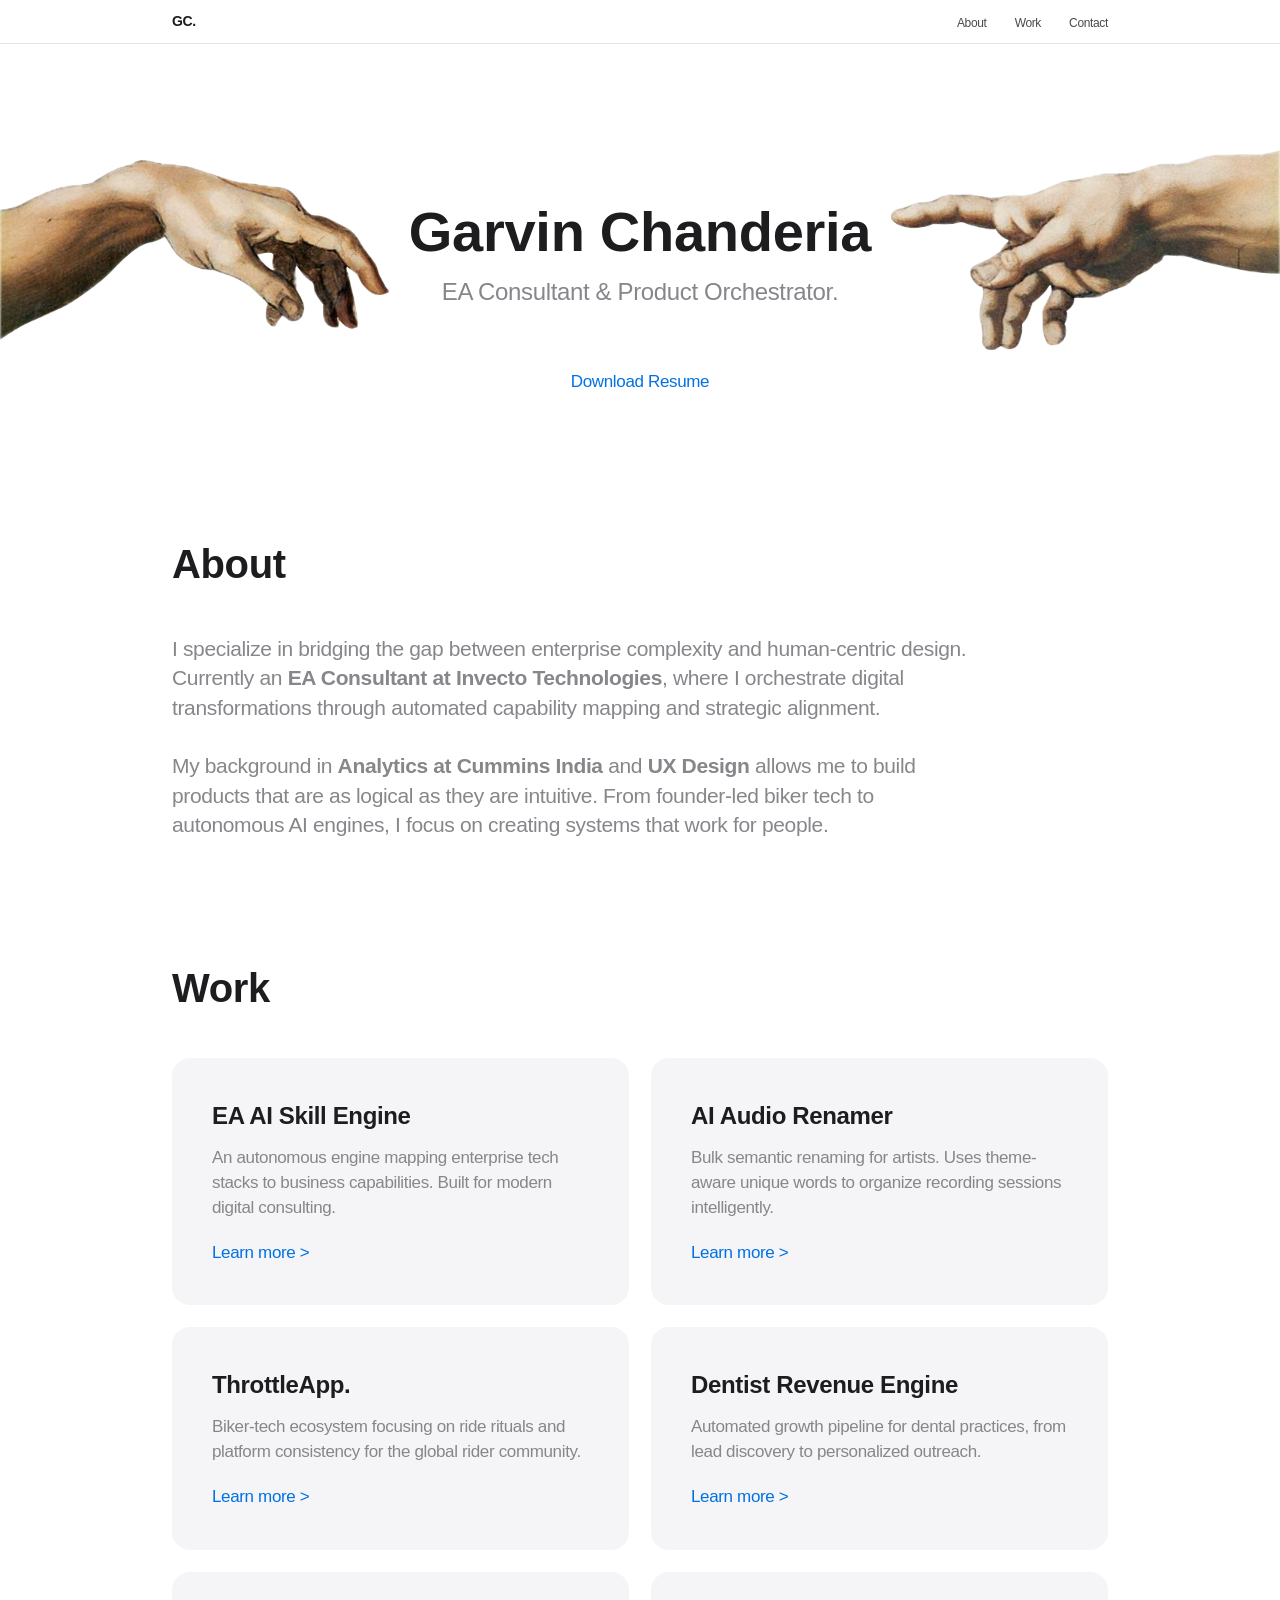
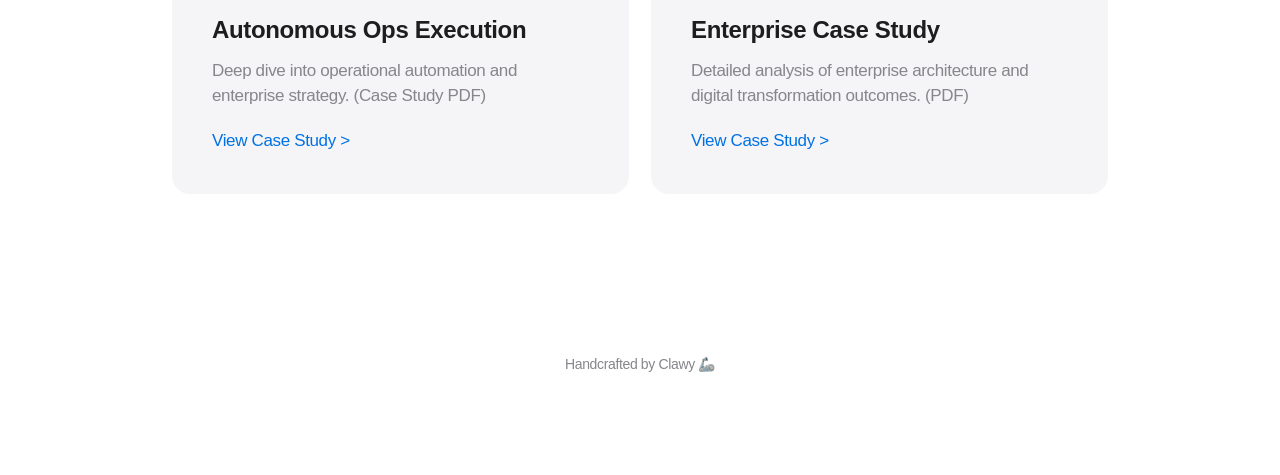
==== index.html @ 77aa48e4 "Initial commit: Premium Apple-esque Portfolio" ====
<!DOCTYPE html>
<html lang="en">
<head>
    <meta charset="UTF-8">
    <meta name="viewport" content="width=device-width, initial-scale=1.0">
    <title>Garvin Chanderia</title>
    <link rel="stylesheet" href="css/style.css">
</head>
<body>
    <nav>
        <div class="container">
            <a href="index.html" class="logo" style="text-decoration:none; color:inherit; font-weight:600; font-size:14px;">GC.</a>
            <div class="nav-links">
                <a href="#about">About</a>
                <a href="#work">Work</a>
                <a href="mailto:chanderia.10.garvin@gmail.com">Contact</a>
            </div>
        </div>
    </nav>

    <div class="container">
        <header class="hero">
            <div class="hero-header-container">
                <img src="assets/subject_right.png" alt="" class="hero-subject-img">
                <div class="hero-text">
                    <h1>Garvin Chanderia</h1>
                    <p style="margin: 0;">EA Consultant & Product Orchestrator.</p>
                </div>
                <img src="assets/subject_left.png" alt="" class="hero-subject-img">
            </div>
            
            <div class="cta-links" style="margin-top: 20px;">
                <a href="Garvin_LinkedIn_Profile.pdf" style="color:var(--accent-color); text-decoration:none; font-size:17px; margin:0 10px;">Download Resume</a>
            </div>
        </header>

        <section id="about">
            <h2>About</h2>
            <div style="font-size: 21px; color: var(--secondary-text); max-width: 800px; line-height: 1.4;">
                <p>I specialize in bridging the gap between enterprise complexity and human-centric design. Currently an <strong>EA Consultant at Invecto Technologies</strong>, where I orchestrate digital transformations through automated capability mapping and strategic alignment.</p>
                <br>
                <p>My background in <strong>Analytics at Cummins India</strong> and <strong>UX Design</strong> allows me to build products that are as logical as they are intuitive. From founder-led biker tech to autonomous AI engines, I focus on creating systems that work for people.</p>
            </div>
        </section>

        <section id="work">
            <h2>Work</h2>
            <div class="projects-grid">
                <!-- EA Skill Engine -->
                <a href="projects/ea-skill-engine.html" class="project-card">
                    <h3>EA AI Skill Engine</h3>
                    <p>An autonomous engine mapping enterprise tech stacks to business capabilities. Built for modern digital consulting.</p>
                    <span class="project-link">Learn more &gt;</span>
                </a>

                <!-- Audio Renamer -->
                <a href="projects/ai-audio-renamer.html" class="project-card">
                    <h3>AI Audio Renamer</h3>
                    <p>Bulk semantic renaming for artists. Uses theme-aware unique words to organize recording sessions intelligently.</p>
                    <span class="project-link">Learn more &gt;</span>
                </a>

                <!-- ThrottleApp -->
                <a href="projects/throttle-app.html" class="project-card">
                    <h3>ThrottleApp.</h3>
                    <p>Biker-tech ecosystem focusing on ride rituals and platform consistency for the global rider community.</p>
                    <span class="project-link">Learn more &gt;</span>
                </a>

                <!-- Dentist Engine -->
                <a href="projects/dentist-engine.html" class="project-card">
                    <h3>Dentist Revenue Engine</h3>
                    <p>Automated growth pipeline for dental practices, from lead discovery to personalized outreach.</p>
                    <span class="project-link">Learn more &gt;</span>
                </a>

                <!-- Case Studies -->
                <a href="Autonomous-Ops-Execution.pdf" class="project-card">
                    <h3>Autonomous Ops Execution</h3>
                    <p>Deep dive into operational automation and enterprise strategy. (Case Study PDF)</p>
                    <span class="project-link">View Case Study &gt;</span>
                </a>

                <a href="Case-Study-2.pdf" class="project-card">
                    <h3>Enterprise Case Study</h3>
                    <p>Detailed analysis of enterprise architecture and digital transformation outcomes. (PDF)</p>
                    <span class="project-link">View Case Study &gt;</span>
                </a>
            </div>
        </section>

        <footer style="padding: 100px 0; text-align: center; color: var(--secondary-text); font-size: 14px;">
            <p>Handcrafted by Clawy 🦾</p>
        </footer>
    </div>
</body>
</html>
---- css/style.css ----
:root {
    --bg-color: #ffffff;
    --text-color: #1d1d1f;
    --secondary-text: #86868b;
    --accent-color: #0071e3;
    --glass-bg: rgba(255, 255, 255, 0.72);
    --border-color: rgba(0, 0, 0, 0.1);
    --card-bg: #f5f5f7;
}

[data-theme="dark"] {
    --bg-color: #000000;
    --text-color: #f5f5f7;
    --secondary-text: #a1a1a6;
    --accent-color: #2997ff;
    --glass-bg: rgba(0, 0, 0, 0.72);
    --border-color: rgba(255, 255, 255, 0.1);
    --card-bg: #1d1d1f;
}

* {
    margin: 0;
    padding: 0;
    box-sizing: border-box;
    -webkit-font-smoothing: antialiased;
}

body {
    font-family: -apple-system, BlinkMacSystemFont, "SF Pro Text", "SF Pro Display", "Helvetica Neue", Arial, sans-serif;
    background-color: var(--bg-color);
    color: var(--text-color);
    line-height: 1.47;
    letter-spacing: -0.022em;
}

.container {
    max-width: 980px;
    margin: 0 auto;
    padding: 0 22px;
}

/* Liquid Glass Navigation */
nav {
    position: fixed;
    top: 0;
    width: 100%;
    height: 44px;
    background: var(--glass-bg);
    backdrop-filter: saturate(180%) blur(20px);
    border-bottom: 1px solid var(--border-color);
    z-index: 9999;
}

nav .container {
    display: flex;
    justify-content: space-between;
    align-items: center;
    height: 100%;
}

.nav-links a {
    color: var(--text-color);
    text-decoration: none;
    font-size: 12px;
    font-weight: 400;
    margin-left: 24px;
    opacity: 0.8;
    transition: opacity 0.2s;
}

.nav-links a:hover {
    opacity: 1;
}

/* Hero Section */
.hero {
    padding-top: 150px;
    padding-bottom: 80px;
    text-align: center;
    width: 100%;
}

.hero-header-container {
    display: grid;
    grid-template-columns: 1fr auto 1fr;
    align-items: center;
    width: 100vw;
    position: relative;
    left: 50%;
    right: 50%;
    margin-left: -50vw;
    margin-right: -50vw;
}

.hero-subject-img {
    width: 100%;
    height: auto;
    max-height: 500px;
    object-fit: contain;
}

.hero-text {
    padding: 0 20px;
    z-index: 10;
}

.hero h1 {
    font-size: 56px;
    font-weight: 600;
    letter-spacing: -0.005em;
    margin: 0;
    white-space: nowrap;
}

.hero p {
    font-size: 24px;
    color: var(--secondary-text);
    max-width: 600px;
    margin: 12px auto 30px;
}

/* Sections */
section {
    padding: 60px 0;
}

h2 {
    font-size: 40px;
    font-weight: 600;
    margin-bottom: 40px;
}

/* Project Cards */
.projects-grid {
    display: grid;
    grid-template-columns: 1fr 1fr;
    gap: 22px;
}

.project-card {
    background: var(--card-bg);
    border-radius: 18px;
    padding: 40px;
    text-decoration: none;
    color: inherit;
    transition: transform 0.4s cubic-bezier(0.4, 0, 0.2, 1);
    overflow: hidden;
    display: flex;
    flex-direction: column;
}

.project-card:hover {
    transform: scale(1.02);
}

.project-card h3 {
    font-size: 24px;
    margin-bottom: 12px;
}

.project-card p {
    color: var(--secondary-text);
    font-size: 17px;
    margin-bottom: 20px;
}

.project-link {
    color: var(--accent-color);
    font-size: 17px;
    margin-top: auto;
}

@media (max-width: 734px) {
    .projects-grid {
        grid-template-columns: 1fr;
    }
    .hero h1 { font-size: 40px; }
}
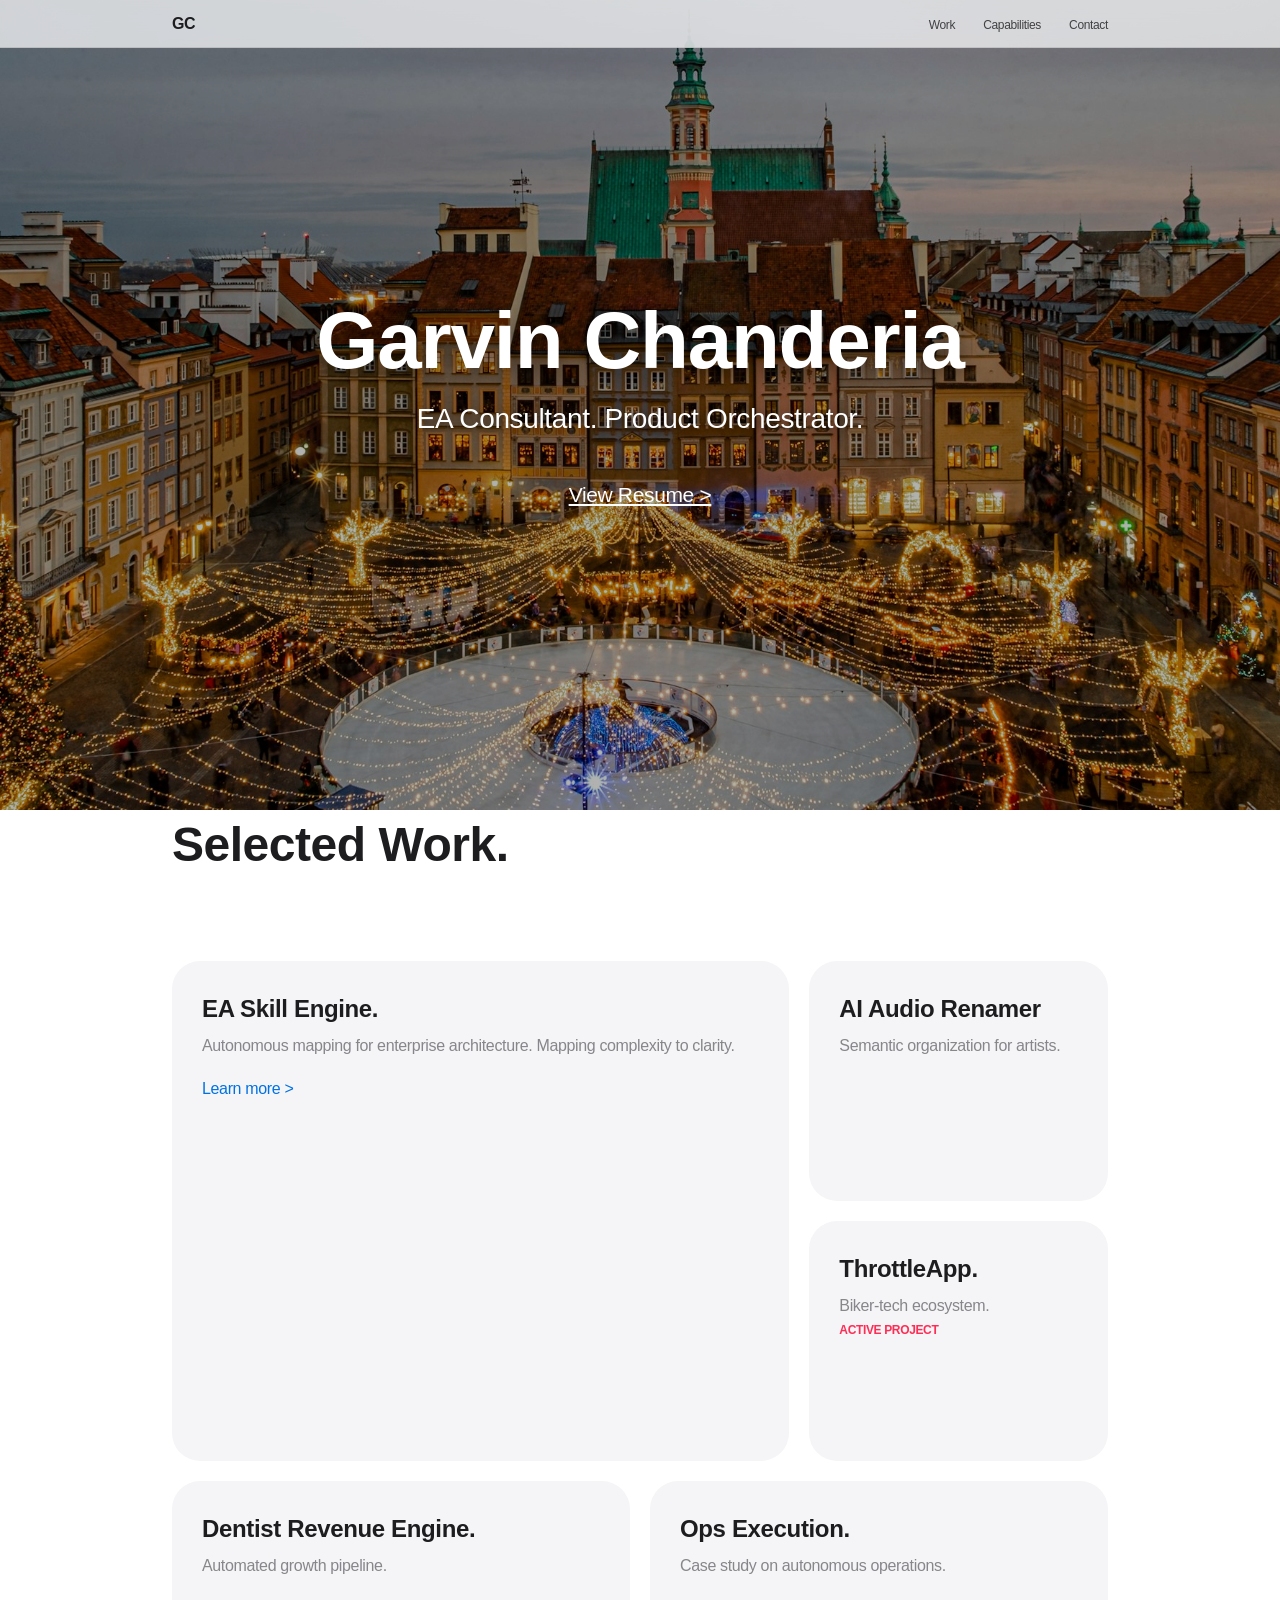
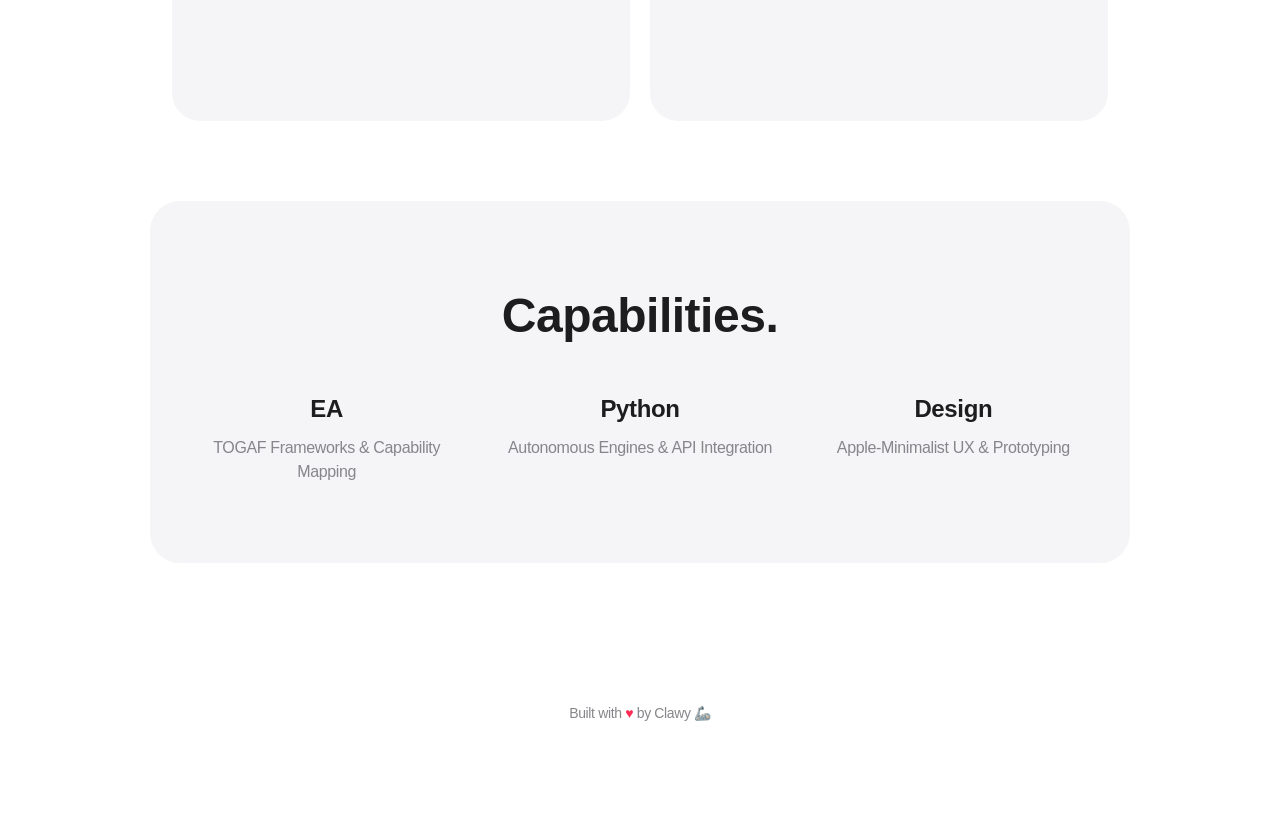
==== commit 1e8a6e23: "Update portfolio: refreshed CSS, index improvements, and Ghibli assets" ====
--- a/index.html
+++ b/index.html
@@ -3,95 +3,92 @@
 <head>
     <meta charset="UTF-8">
     <meta name="viewport" content="width=device-width, initial-scale=1.0">
-    <title>Garvin Chanderia</title>
+    <title>Garvin Chanderia | Product Orchestrator</title>
     <link rel="stylesheet" href="css/style.css">
 </head>
 <body>
     <nav>
         <div class="container">
-            <a href="index.html" class="logo" style="text-decoration:none; color:inherit; font-weight:600; font-size:14px;">GC.</a>
+            <a href="index.html" class="logo" style="text-decoration:none; color:inherit; font-weight:600; font-size:16px;">GC</a>
             <div class="nav-links">
-                <a href="#about">About</a>
                 <a href="#work">Work</a>
+                <a href="#capabilities">Capabilities</a>
                 <a href="mailto:chanderia.10.garvin@gmail.com">Contact</a>
             </div>
         </div>
     </nav>
 
-    <div class="container">
-        <header class="hero">
-            <div class="hero-header-container">
-                <img src="assets/subject_right.png" alt="" class="hero-subject-img">
-                <div class="hero-text">
-                    <h1>Garvin Chanderia</h1>
-                    <p style="margin: 0;">EA Consultant & Product Orchestrator.</p>
-                </div>
-                <img src="assets/subject_left.png" alt="" class="hero-subject-img">
+    <!-- Apple-Style Hero -->
+    <header class="hero" style="background: url('assets/ghibli/scenery.jpg') center/cover no-repeat; color: white; position: relative;">
+        <div style="position: absolute; top: 0; left: 0; width: 100%; height: 100%; background: rgba(0,0,0,0.3); z-index: 1;"></div>
+        <div class="container" style="position: relative; z-index: 2;">
+            <h1 style="text-shadow: 0 4px 20px rgba(0,0,0,0.5);">Garvin Chanderia</h1>
+            <p style="color: white; text-shadow: 0 2px 10px rgba(0,0,0,0.5);">EA Consultant. Product Orchestrator.</p>
+            <div class="cta-links">
+                <a href="Garvin_LinkedIn_Profile.pdf" style="color:white; text-decoration:underline; font-size:21px; font-weight:400;">View Resume &gt;</a>
             </div>
+        </div>
+    </header>
+
+    <!-- Bento Grid Section -->
+    <section id="work" class="container">
+        <h2>Selected Work.</h2>
+        <div class="bento-grid">
             
-            <div class="cta-links" style="margin-top: 20px;">
-                <a href="Garvin_LinkedIn_Profile.pdf" style="color:var(--accent-color); text-decoration:none; font-size:17px; margin:0 10px;">Download Resume</a>
+            <!-- Featured: EA Skill -->
+            <a href="projects/ea-skill-engine.html" class="bento-item span-8 row-2">
+                <h3>EA Skill Engine.</h3>
+                <p>Autonomous mapping for enterprise architecture. Mapping complexity to clarity.</p>
+                <div style="margin-top:20px; color:var(--accent-color);">Learn more &gt;</div>
+            </a>
+
+            <!-- Audio Renamer -->
+            <a href="projects/ai-audio-renamer.html" class="bento-item span-4">
+                <h3>AI Audio Renamer</h3>
+                <p>Semantic organization for artists.</p>
+            </a>
+
+            <!-- ThrottleApp -->
+            <a href="projects/throttle-app.html" class="bento-item span-4">
+                <h3>ThrottleApp.</h3>
+                <p>Biker-tech ecosystem.</p>
+                <span class="accent-pink" style="font-size:12px; font-weight:600;">ACTIVE PROJECT</span>
+            </a>
+
+            <!-- Dentist Engine -->
+            <a href="projects/dentist-engine.html" class="bento-item span-6">
+                <h3>Dentist Revenue Engine.</h3>
+                <p>Automated growth pipeline.</p>
+            </a>
+
+            <!-- Case Study -->
+            <a href="Autonomous-Ops-Execution.pdf" class="bento-item span-6">
+                <h3>Ops Execution.</h3>
+                <p>Case study on autonomous operations.</p>
+            </a>
+        </div>
+    </section>
+
+    <section id="capabilities" class="container" style="background: #f5f5f7; border-radius: 30px; margin: 40px auto; padding: 80px 40px;">
+        <h2 style="text-align:center;">Capabilities.</h2>
+        <div style="display:grid; grid-template-columns: repeat(auto-fit, minmax(200px, 1fr)); gap: 40px; text-align: center;">
+            <div>
+                <h4 style="font-size:24px; margin-bottom:10px;">EA</h4>
+                <p style="color:var(--secondary-text)">TOGAF Frameworks & Capability Mapping</p>
             </div>
-        </header>
+            <div>
+                <h4 style="font-size:24px; margin-bottom:10px;">Python</h4>
+                <p style="color:var(--secondary-text)">Autonomous Engines & API Integration</p>
+            </div>
+            <div>
+                <h4 style="font-size:24px; margin-bottom:10px;">Design</h4>
+                <p style="color:var(--secondary-text)">Apple-Minimalist UX & Prototyping</p>
+            </div>
+        </div>
+    </section>
 
-        <section id="about">
-            <h2>About</h2>
-            <div style="font-size: 21px; color: var(--secondary-text); max-width: 800px; line-height: 1.4;">
-                <p>I specialize in bridging the gap between enterprise complexity and human-centric design. Currently an <strong>EA Consultant at Invecto Technologies</strong>, where I orchestrate digital transformations through automated capability mapping and strategic alignment.</p>
-                <br>
-                <p>My background in <strong>Analytics at Cummins India</strong> and <strong>UX Design</strong> allows me to build products that are as logical as they are intuitive. From founder-led biker tech to autonomous AI engines, I focus on creating systems that work for people.</p>
-            </div>
-        </section>
-
-        <section id="work">
-            <h2>Work</h2>
-            <div class="projects-grid">
-                <!-- EA Skill Engine -->
-                <a href="projects/ea-skill-engine.html" class="project-card">
-                    <h3>EA AI Skill Engine</h3>
-                    <p>An autonomous engine mapping enterprise tech stacks to business capabilities. Built for modern digital consulting.</p>
-                    <span class="project-link">Learn more &gt;</span>
-                </a>
-
-                <!-- Audio Renamer -->
-                <a href="projects/ai-audio-renamer.html" class="project-card">
-                    <h3>AI Audio Renamer</h3>
-                    <p>Bulk semantic renaming for artists. Uses theme-aware unique words to organize recording sessions intelligently.</p>
-                    <span class="project-link">Learn more &gt;</span>
-                </a>
-
-                <!-- ThrottleApp -->
-                <a href="projects/throttle-app.html" class="project-card">
-                    <h3>ThrottleApp.</h3>
-                    <p>Biker-tech ecosystem focusing on ride rituals and platform consistency for the global rider community.</p>
-                    <span class="project-link">Learn more &gt;</span>
-                </a>
-
-                <!-- Dentist Engine -->
-                <a href="projects/dentist-engine.html" class="project-card">
-                    <h3>Dentist Revenue Engine</h3>
-                    <p>Automated growth pipeline for dental practices, from lead discovery to personalized outreach.</p>
-                    <span class="project-link">Learn more &gt;</span>
-                </a>
-
-                <!-- Case Studies -->
-                <a href="Autonomous-Ops-Execution.pdf" class="project-card">
-                    <h3>Autonomous Ops Execution</h3>
-                    <p>Deep dive into operational automation and enterprise strategy. (Case Study PDF)</p>
-                    <span class="project-link">View Case Study &gt;</span>
-                </a>
-
-                <a href="Case-Study-2.pdf" class="project-card">
-                    <h3>Enterprise Case Study</h3>
-                    <p>Detailed analysis of enterprise architecture and digital transformation outcomes. (PDF)</p>
-                    <span class="project-link">View Case Study &gt;</span>
-                </a>
-            </div>
-        </section>
-
-        <footer style="padding: 100px 0; text-align: center; color: var(--secondary-text); font-size: 14px;">
-            <p>Handcrafted by Clawy 🦾</p>
-        </footer>
-    </div>
+    <footer style="padding: 100px 0; text-align: center; color: var(--secondary-text); font-size: 14px;">
+        <p>Built with <span class="accent-pink">♥</span> by Clawy 🦾</p>
+    </footer>
 </body>
 </html>
--- a/css/style.css
+++ b/css/style.css
@@ -6,6 +6,7 @@
     --glass-bg: rgba(255, 255, 255, 0.72);
     --border-color: rgba(0, 0, 0, 0.1);
     --card-bg: #f5f5f7;
+    --hot-pink: #ff2d55;
 }
 
 [data-theme="dark"] {
@@ -26,11 +27,12 @@
 }
 
 body {
-    font-family: -apple-system, BlinkMacSystemFont, "SF Pro Text", "SF Pro Display", "Helvetica Neue", Arial, sans-serif;
+    font-family: -apple-system, BlinkMacSystemFont, "SF Pro Display", "SF Pro Text", "Helvetica Neue", Arial, sans-serif;
     background-color: var(--bg-color);
     color: var(--text-color);
     line-height: 1.47;
     letter-spacing: -0.022em;
+    overflow-x: hidden;
 }
 
 .container {
@@ -44,7 +46,7 @@
     position: fixed;
     top: 0;
     width: 100%;
-    height: 44px;
+    height: 48px;
     background: var(--glass-bg);
     backdrop-filter: saturate(180%) blur(20px);
     border-bottom: 1px solid var(--border-color);
@@ -68,111 +70,79 @@
     transition: opacity 0.2s;
 }
 
-.nav-links a:hover {
-    opacity: 1;
-}
-
-/* Hero Section */
+/* Apple Hero - Bold & Centered */
 .hero {
-    padding-top: 150px;
-    padding-bottom: 80px;
+    height: 90vh;
+    display: flex;
+    flex-direction: column;
+    justify-content: center;
+    align-items: center;
     text-align: center;
-    width: 100%;
-}
-
-.hero-header-container {
-    display: grid;
-    grid-template-columns: 1fr auto 1fr;
-    align-items: center;
-    width: 100vw;
-    position: relative;
-    left: 50%;
-    right: 50%;
-    margin-left: -50vw;
-    margin-right: -50vw;
-}
-
-.hero-subject-img {
-    width: 100%;
-    height: auto;
-    max-height: 500px;
-    object-fit: contain;
-}
-
-.hero-text {
-    padding: 0 20px;
-    z-index: 10;
+    background: radial-gradient(circle at center, #f5f5f7 0%, #ffffff 100%);
 }
 
 .hero h1 {
-    font-size: 56px;
+    font-size: 80px;
     font-weight: 600;
-    letter-spacing: -0.005em;
-    margin: 0;
-    white-space: nowrap;
+    letter-spacing: -0.015em;
+    line-height: 1.05;
+    margin-bottom: 15px;
 }
 
 .hero p {
-    font-size: 24px;
-    color: var(--secondary-text);
-    max-width: 600px;
-    margin: 12px auto 30px;
-}
-
-/* Sections */
-section {
-    padding: 60px 0;
-}
-
-h2 {
-    font-size: 40px;
-    font-weight: 600;
+    font-size: 28px;
+    font-weight: 400;
+    color: var(--text-color);
     margin-bottom: 40px;
 }
 
-/* Project Cards */
-.projects-grid {
+/* Bento Grid */
+.bento-grid {
     display: grid;
-    grid-template-columns: 1fr 1fr;
-    gap: 22px;
+    grid-template-columns: repeat(12, 1fr);
+    grid-auto-rows: 240px;
+    gap: 20px;
+    padding: 40px 0;
 }
 
-.project-card {
+.bento-item {
     background: var(--card-bg);
-    border-radius: 18px;
-    padding: 40px;
+    border-radius: 28px;
+    padding: 30px;
+    position: relative;
+    overflow: hidden;
+    transition: transform 0.5s cubic-bezier(0.4, 0, 0.2, 1);
     text-decoration: none;
     color: inherit;
-    transition: transform 0.4s cubic-bezier(0.4, 0, 0.2, 1);
-    overflow: hidden;
-    display: flex;
-    flex-direction: column;
 }
 
-.project-card:hover {
-    transform: scale(1.02);
+.bento-item:hover {
+    transform: scale(1.01);
 }
 
-.project-card h3 {
-    font-size: 24px;
-    margin-bottom: 12px;
-}
+.bento-item h3 { font-size: 24px; margin-bottom: 8px; }
+.bento-item p { color: var(--secondary-text); font-size: 16px; }
 
-.project-card p {
-    color: var(--secondary-text);
-    font-size: 17px;
-    margin-bottom: 20px;
-}
+/* Grid Spans */
+.span-6 { grid-column: span 6; }
+.span-4 { grid-column: span 4; }
+.span-8 { grid-column: span 8; }
+.row-2 { grid-row: span 2; }
 
-.project-link {
-    color: var(--accent-color);
-    font-size: 17px;
-    margin-top: auto;
+/* Special Pink Accents */
+.accent-pink { color: var(--hot-pink) !important; }
+
+/* Typography */
+h2 {
+    font-size: 48px;
+    font-weight: 600;
+    letter-spacing: -0.01em;
+    margin-bottom: 40px;
 }
 
 @media (max-width: 734px) {
-    .projects-grid {
-        grid-template-columns: 1fr;
-    }
-    .hero h1 { font-size: 40px; }
-}+    .hero h1 { font-size: 48px; }
+    .hero p { font-size: 21px; }
+    .bento-grid { grid-template-columns: 1fr; grid-auto-rows: auto; }
+    .span-6, .span-4, .span-8 { grid-column: span 1; }
+}
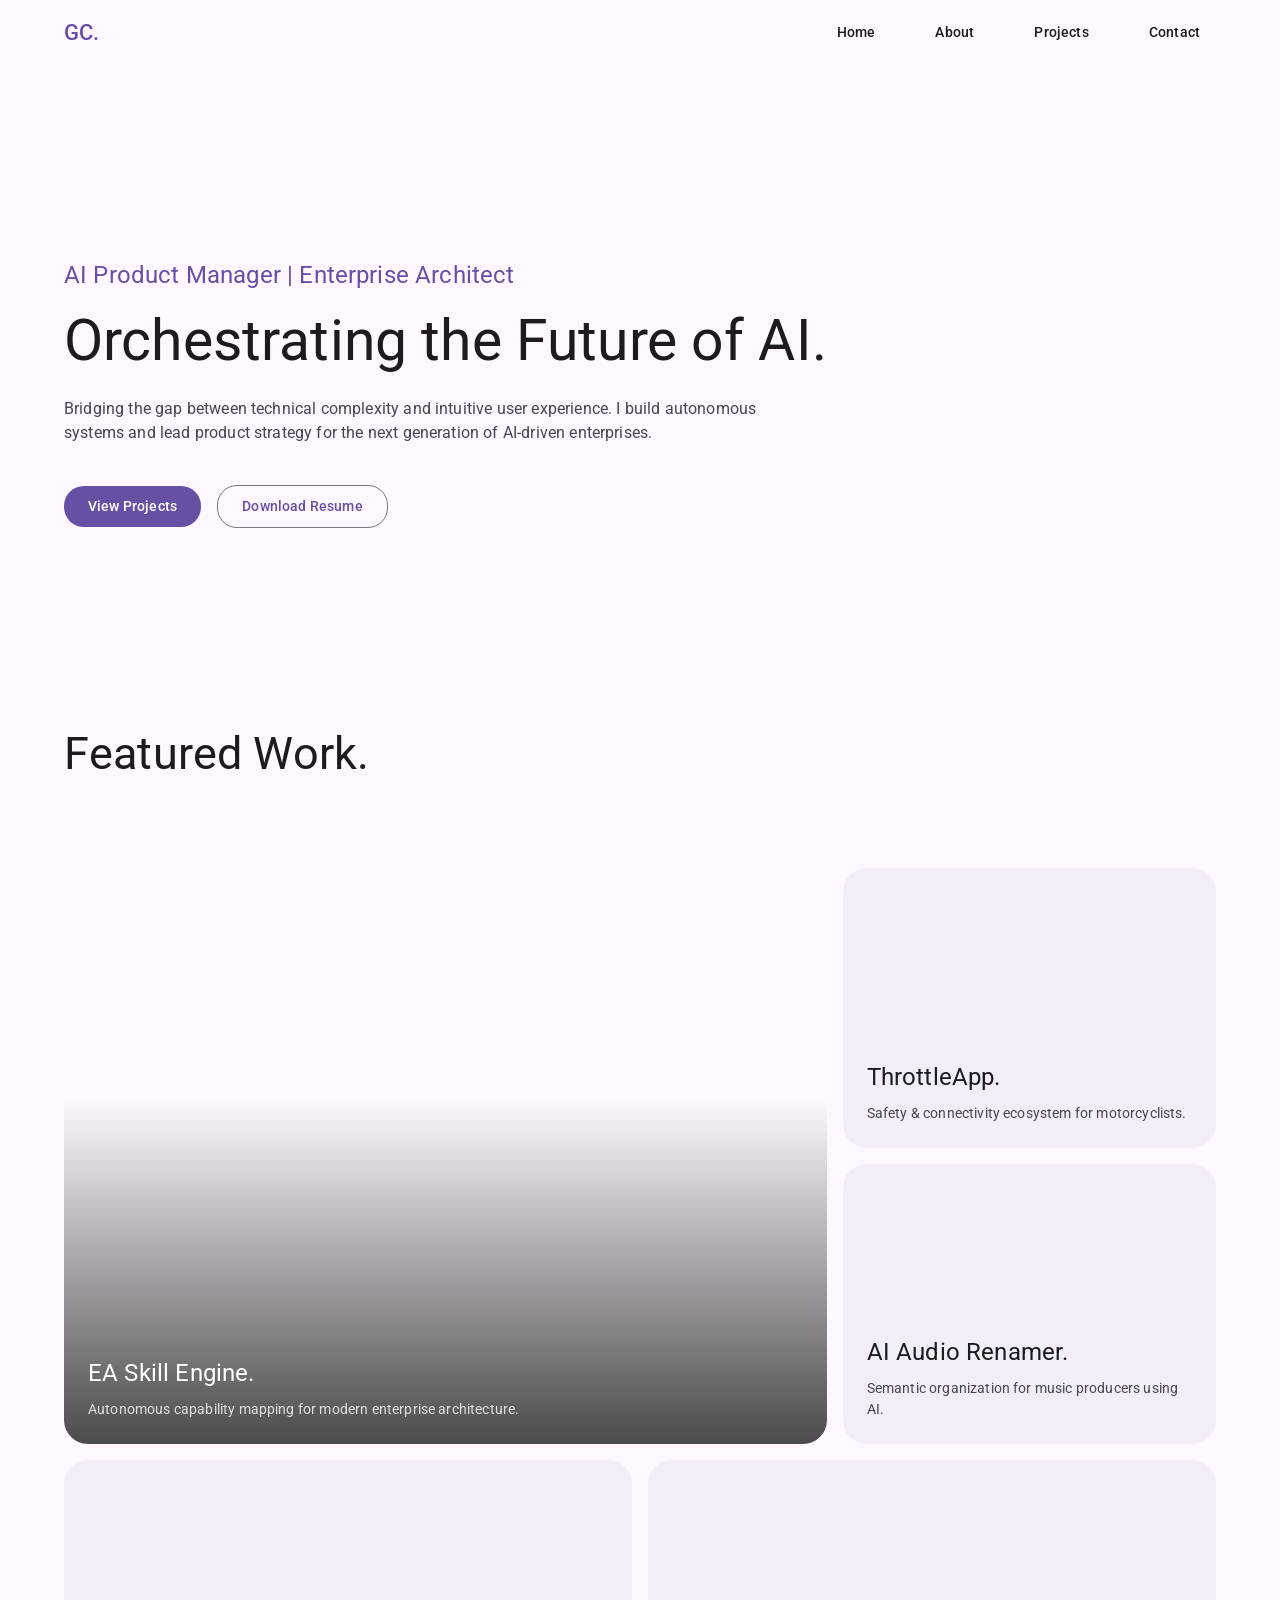
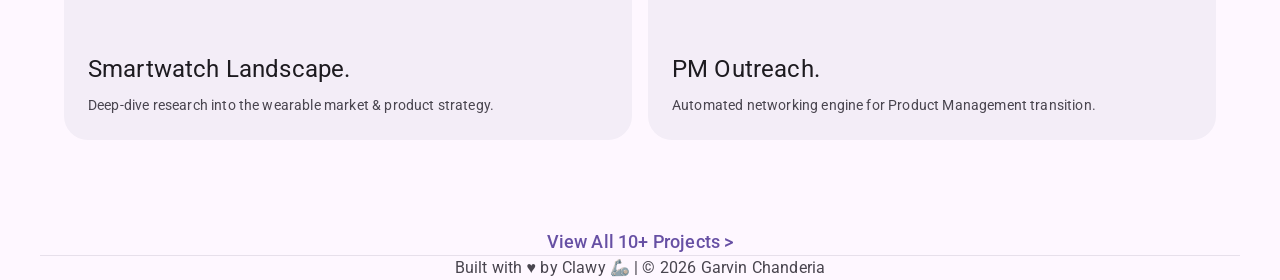
==== commit 7f212e05: "Material Design 3 update and project pages" ====
--- a/index.html
+++ b/index.html
@@ -3,92 +3,74 @@
 <head>
     <meta charset="UTF-8">
     <meta name="viewport" content="width=device-width, initial-scale=1.0">
-    <title>Garvin Chanderia | Product Orchestrator</title>
+    <title>Garvin Chanderia | AI Product Manager & Architect</title>
+    <link href="https://fonts.googleapis.com/css2?family=Roboto:wght@400;500;700&display=swap" rel="stylesheet">
     <link rel="stylesheet" href="css/style.css">
 </head>
 <body>
     <nav>
         <div class="container">
-            <a href="index.html" class="logo" style="text-decoration:none; color:inherit; font-weight:600; font-size:16px;">GC</a>
+            <a href="index.html" class="logo">GC.</a>
             <div class="nav-links">
-                <a href="#work">Work</a>
-                <a href="#capabilities">Capabilities</a>
-                <a href="mailto:chanderia.10.garvin@gmail.com">Contact</a>
+                <a href="index.html">Home</a>
+                <a href="about.html">About</a>
+                <a href="projects.html">Projects</a>
+                <a href="contact.html">Contact</a>
             </div>
         </div>
     </nav>
 
-    <!-- Apple-Style Hero -->
-    <header class="hero" style="background: url('assets/ghibli/scenery.jpg') center/cover no-repeat; color: white; position: relative;">
-        <div style="position: absolute; top: 0; left: 0; width: 100%; height: 100%; background: rgba(0,0,0,0.3); z-index: 1;"></div>
-        <div class="container" style="position: relative; z-index: 2;">
-            <h1 style="text-shadow: 0 4px 20px rgba(0,0,0,0.5);">Garvin Chanderia</h1>
-            <p style="color: white; text-shadow: 0 2px 10px rgba(0,0,0,0.5);">EA Consultant. Product Orchestrator.</p>
-            <div class="cta-links">
-                <a href="Garvin_LinkedIn_Profile.pdf" style="color:white; text-decoration:underline; font-size:21px; font-weight:400;">View Resume &gt;</a>
-            </div>
+    <header class="hero container">
+        <p class="hero-tagline">AI Product Manager | Enterprise Architect</p>
+        <h1>Orchestrating the Future of AI.</h1>
+        <p class="hero-sub">Bridging the gap between technical complexity and intuitive user experience. I build autonomous systems and lead product strategy for the next generation of AI-driven enterprises.</p>
+        <div class="cta-links">
+            <a href="projects.html" class="btn-filled">View Projects</a>
+            <a href="GarvinC Resume Jan 2026.pdf" class="btn-outlined">Download Resume</a>
         </div>
     </header>
 
-    <!-- Bento Grid Section -->
-    <section id="work" class="container">
-        <h2>Selected Work.</h2>
+    <section id="featured" class="container">
+        <h2>Featured Work.</h2>
         <div class="bento-grid">
-            
-            <!-- Featured: EA Skill -->
-            <a href="projects/ea-skill-engine.html" class="bento-item span-8 row-2">
+            <!-- EA Skill Project -->
+            <a href="projects/ea-skill-engine.html" class="bento-item span-8 row-2 bg-ea">
+                <div class="bg-overlay"></div>
                 <h3>EA Skill Engine.</h3>
-                <p>Autonomous mapping for enterprise architecture. Mapping complexity to clarity.</p>
-                <div style="margin-top:20px; color:var(--accent-color);">Learn more &gt;</div>
-            </a>
-
-            <!-- Audio Renamer -->
-            <a href="projects/ai-audio-renamer.html" class="bento-item span-4">
-                <h3>AI Audio Renamer</h3>
-                <p>Semantic organization for artists.</p>
+                <p>Autonomous capability mapping for modern enterprise architecture.</p>
             </a>
 
             <!-- ThrottleApp -->
             <a href="projects/throttle-app.html" class="bento-item span-4">
                 <h3>ThrottleApp.</h3>
-                <p>Biker-tech ecosystem.</p>
-                <span class="accent-pink" style="font-size:12px; font-weight:600;">ACTIVE PROJECT</span>
+                <p>Safety & connectivity ecosystem for motorcyclists.</p>
             </a>
 
-            <!-- Dentist Engine -->
-            <a href="projects/dentist-engine.html" class="bento-item span-6">
-                <h3>Dentist Revenue Engine.</h3>
-                <p>Automated growth pipeline.</p>
+            <!-- AI Audio Renamer -->
+            <a href="projects/ai-audio-renamer.html" class="bento-item span-4">
+                <h3>AI Audio Renamer.</h3>
+                <p>Semantic organization for music producers using AI.</p>
             </a>
 
-            <!-- Case Study -->
-            <a href="Autonomous-Ops-Execution.pdf" class="bento-item span-6">
-                <h3>Ops Execution.</h3>
-                <p>Case study on autonomous operations.</p>
+            <!-- Smartwatch Landscape -->
+            <a href="projects/smartwatch-landscape.html" class="bento-item span-6">
+                <h3>Smartwatch Landscape.</h3>
+                <p>Deep-dive research into the wearable market & product strategy.</p>
             </a>
+
+            <!-- PM Outreach -->
+            <a href="projects/pm-outreach.html" class="bento-item span-6">
+                <h3>PM Outreach.</h3>
+                <p>Automated networking engine for Product Management transition.</p>
+            </a>
+        </div>
+        <div style="text-align: center; margin-top: 40px;">
+            <a href="projects.html" class="logo" style="font-size: 18px; color: var(--accent-color);">View All 10+ Projects &gt;</a>
         </div>
     </section>
 
-    <section id="capabilities" class="container" style="background: #f5f5f7; border-radius: 30px; margin: 40px auto; padding: 80px 40px;">
-        <h2 style="text-align:center;">Capabilities.</h2>
-        <div style="display:grid; grid-template-columns: repeat(auto-fit, minmax(200px, 1fr)); gap: 40px; text-align: center;">
-            <div>
-                <h4 style="font-size:24px; margin-bottom:10px;">EA</h4>
-                <p style="color:var(--secondary-text)">TOGAF Frameworks & Capability Mapping</p>
-            </div>
-            <div>
-                <h4 style="font-size:24px; margin-bottom:10px;">Python</h4>
-                <p style="color:var(--secondary-text)">Autonomous Engines & API Integration</p>
-            </div>
-            <div>
-                <h4 style="font-size:24px; margin-bottom:10px;">Design</h4>
-                <p style="color:var(--secondary-text)">Apple-Minimalist UX & Prototyping</p>
-            </div>
-        </div>
-    </section>
-
-    <footer style="padding: 100px 0; text-align: center; color: var(--secondary-text); font-size: 14px;">
-        <p>Built with <span class="accent-pink">♥</span> by Clawy 🦾</p>
+    <footer class="container">
+        <p>Built with <span class="accent-pink">♥</span> by Clawy 🦾 | © 2026 Garvin Chanderia</p>
     </footer>
 </body>
-</html>+</html>
--- a/css/style.css
+++ b/css/style.css
@@ -1,22 +1,43 @@
 :root {
-    --bg-color: #ffffff;
-    --text-color: #1d1d1f;
-    --secondary-text: #86868b;
-    --accent-color: #0071e3;
-    --glass-bg: rgba(255, 255, 255, 0.72);
-    --border-color: rgba(0, 0, 0, 0.1);
-    --card-bg: #f5f5f7;
-    --hot-pink: #ff2d55;
+    /* Material 3 Baseline Color System (Light) */
+    --md-sys-color-primary: #6750A4;
+    --md-sys-color-on-primary: #FFFFFF;
+    --md-sys-color-primary-container: #EADDFF;
+    --md-sys-color-on-primary-container: #21005D;
+    --md-sys-color-secondary: #625B71;
+    --md-sys-color-on-secondary: #FFFFFF;
+    --md-sys-color-secondary-container: #E8DEF8;
+    --md-sys-color-on-secondary-container: #1D192B;
+    --md-sys-color-surface: #FEF7FF;
+    --md-sys-color-on-surface: #1D1B20;
+    --md-sys-color-surface-variant: #E7E0EB;
+    --md-sys-color-on-surface-variant: #49454F;
+    --md-sys-color-outline: #79747E;
+    --md-sys-color-surface-container-low: #F7F2FA;
+    --md-sys-color-surface-container: #F3EDF7;
+    --md-sys-color-surface-container-high: #ECE6F0;
+
+    /* Semantic Aliases */
+    --bg-color: var(--md-sys-color-surface);
+    --text-color: var(--md-sys-color-on-surface);
+    --secondary-text: var(--md-sys-color-on-surface-variant);
+    --accent-color: var(--md-sys-color-primary);
+    --card-bg: var(--md-sys-color-surface-container);
+    --border-color: var(--md-sys-color-outline);
+    --glass-bg: rgba(254, 247, 255, 0.85);
 }
 
 [data-theme="dark"] {
-    --bg-color: #000000;
-    --text-color: #f5f5f7;
-    --secondary-text: #a1a1a6;
-    --accent-color: #2997ff;
-    --glass-bg: rgba(0, 0, 0, 0.72);
-    --border-color: rgba(255, 255, 255, 0.1);
-    --card-bg: #1d1d1f;
+    --md-sys-color-primary: #D0BCFF;
+    --md-sys-color-on-primary: #381E72;
+    --md-sys-color-primary-container: #4F378B;
+    --md-sys-color-on-primary-container: #EADDFF;
+    --md-sys-color-surface: #141218;
+    --md-sys-color-on-surface: #E6E1E5;
+    --md-sys-color-surface-variant: #49454F;
+    --md-sys-color-on-surface-variant: #CAC4D0;
+    --md-sys-color-surface-container: #211F26;
+    --glass-bg: rgba(20, 18, 24, 0.85);
 }
 
 * {
@@ -27,29 +48,27 @@
 }
 
 body {
-    font-family: -apple-system, BlinkMacSystemFont, "SF Pro Display", "SF Pro Text", "Helvetica Neue", Arial, sans-serif;
+    font-family: 'Roboto', -apple-system, sans-serif;
     background-color: var(--bg-color);
     color: var(--text-color);
-    line-height: 1.47;
-    letter-spacing: -0.022em;
-    overflow-x: hidden;
+    line-height: 1.5;
+    letter-spacing: 0.01em;
 }
 
 .container {
-    max-width: 980px;
+    max-width: 1200px;
     margin: 0 auto;
-    padding: 0 22px;
-}
-
-/* Liquid Glass Navigation */
+    padding: 0 24px;
+}
+
+/* Material Top App Bar style */
 nav {
     position: fixed;
     top: 0;
     width: 100%;
-    height: 48px;
+    height: 64px;
     background: var(--glass-bg);
-    backdrop-filter: saturate(180%) blur(20px);
-    border-bottom: 1px solid var(--border-color);
+    backdrop-filter: blur(12px);
     z-index: 9999;
 }
 
@@ -60,89 +79,148 @@
     height: 100%;
 }
 
+.logo {
+    text-decoration: none;
+    color: var(--md-sys-color-primary);
+    font-weight: 500;
+    font-size: 22px;
+}
+
 .nav-links a {
     color: var(--text-color);
     text-decoration: none;
-    font-size: 12px;
-    font-weight: 400;
+    font-size: 14px;
+    font-weight: 500;
     margin-left: 24px;
-    opacity: 0.8;
-    transition: opacity 0.2s;
-}
-
-/* Apple Hero - Bold & Centered */
+    padding: 10px 16px;
+    border-radius: 20px;
+    transition: background-color 0.2s;
+}
+
+.nav-links a:hover {
+    background-color: var(--md-sys-color-secondary-container);
+}
+
+/* Hero Section - Material-inspired */
 .hero {
-    height: 90vh;
+    min-height: 80vh;
     display: flex;
     flex-direction: column;
     justify-content: center;
-    align-items: center;
-    text-align: center;
-    background: radial-gradient(circle at center, #f5f5f7 0%, #ffffff 100%);
+    align-items: flex-start;
+    text-align: left;
+    padding-top: 64px;
 }
 
 .hero h1 {
-    font-size: 80px;
-    font-weight: 600;
-    letter-spacing: -0.015em;
-    line-height: 1.05;
-    margin-bottom: 15px;
-}
-
-.hero p {
-    font-size: 28px;
+    font-size: 57px; /* Display Large */
     font-weight: 400;
-    color: var(--text-color);
+    line-height: 64px;
+    margin-bottom: 24px;
+}
+
+.hero p.hero-tagline {
+    font-size: 24px; /* Headline Small */
+    color: var(--md-sys-color-primary);
+    margin-bottom: 16px;
+}
+
+.hero p.hero-sub {
+    font-size: 16px; /* Body Large */
+    color: var(--secondary-text);
+    max-width: 700px;
     margin-bottom: 40px;
 }
 
-/* Bento Grid */
+/* Material Filled/Outlined Button Styles */
+.cta-links a {
+    display: inline-block;
+    padding: 10px 24px;
+    border-radius: 20px;
+    text-decoration: none;
+    font-size: 14px;
+    font-weight: 500;
+    margin-right: 12px;
+}
+
+.btn-filled {
+    background-color: var(--md-sys-color-primary);
+    color: var(--md-sys-color-on-primary);
+}
+
+.btn-outlined {
+    border: 1px solid var(--md-sys-color-outline);
+    color: var(--md-sys-color-primary);
+}
+
+/* Bento Grid with Material Elevation */
 .bento-grid {
     display: grid;
     grid-template-columns: repeat(12, 1fr);
-    grid-auto-rows: 240px;
-    gap: 20px;
-    padding: 40px 0;
+    grid-auto-rows: 280px;
+    gap: 16px;
+    padding: 48px 0;
 }
 
 .bento-item {
     background: var(--card-bg);
-    border-radius: 28px;
-    padding: 30px;
+    border-radius: 24px; /* Material 3 Extra Large Shape */
+    padding: 24px;
     position: relative;
     overflow: hidden;
-    transition: transform 0.5s cubic-bezier(0.4, 0, 0.2, 1);
+    transition: box-shadow 0.3s ease, transform 0.2s ease;
     text-decoration: none;
     color: inherit;
+    display: flex;
+    flex-direction: column;
+    justify-content: flex-end;
 }
 
 .bento-item:hover {
-    transform: scale(1.01);
-}
-
-.bento-item h3 { font-size: 24px; margin-bottom: 8px; }
-.bento-item p { color: var(--secondary-text); font-size: 16px; }
-
-/* Grid Spans */
+    box-shadow: 0 4px 8px 3px rgba(0,0,0,0.15), 0 1px 3px rgba(0,0,0,0.3);
+    transform: translateY(-2px);
+}
+
+.bento-item h3 { font-size: 24px; font-weight: 400; margin-bottom: 8px; }
+.bento-item p { font-size: 14px; color: var(--secondary-text); }
+
+.span-12 { grid-column: span 12; }
 .span-6 { grid-column: span 6; }
 .span-4 { grid-column: span 4; }
 .span-8 { grid-column: span 8; }
 .row-2 { grid-row: span 2; }
 
-/* Special Pink Accents */
-.accent-pink { color: var(--hot-pink) !important; }
-
-/* Typography */
+/* Background Overlays for Projects */
+.bg-overlay {
+    position: absolute;
+    top: 0; left: 0; width: 100%; height: 100%;
+    background: linear-gradient(180deg, rgba(0,0,0,0) 40%, rgba(0,0,0,0.7) 100%);
+    z-index: 1;
+}
+.bento-item h3, .bento-item p { position: relative; z-index: 2; }
+
+.bg-ea {
+    background: url('../Photos%20for%20portfolio%20website/iPhone%2017%20-%201.png') center/cover;
+    color: white !important;
+}
+.bg-ea p { color: rgba(255,255,255,0.8) !important; }
+
 h2 {
-    font-size: 48px;
-    font-weight: 600;
-    letter-spacing: -0.01em;
-    margin-bottom: 40px;
+    font-size: 45px; /* Display Small */
+    font-weight: 400;
+    margin-bottom: 32px;
+}
+
+footer {
+    padding: 64px 0;
+    text-align: center;
+    color: var(--secondary-text);
+    border-top: 1px solid var(--md-sys-color-surface-variant);
 }
 
 @media (max-width: 734px) {
-    .hero h1 { font-size: 48px; }
-    .hero p { font-size: 21px; }
+    .hero h1 { font-size: 45px; line-height: 52px; }
     .bento-grid { grid-template-columns: 1fr; grid-auto-rows: auto; }
-    .span-6, .span-4, .span-8 { grid-column: span 1; }
-}
+    .span-6, .span-4, .span-8, .span-12 { grid-column: span 1; }
+    .bento-item { min-height: 240px; }
+}
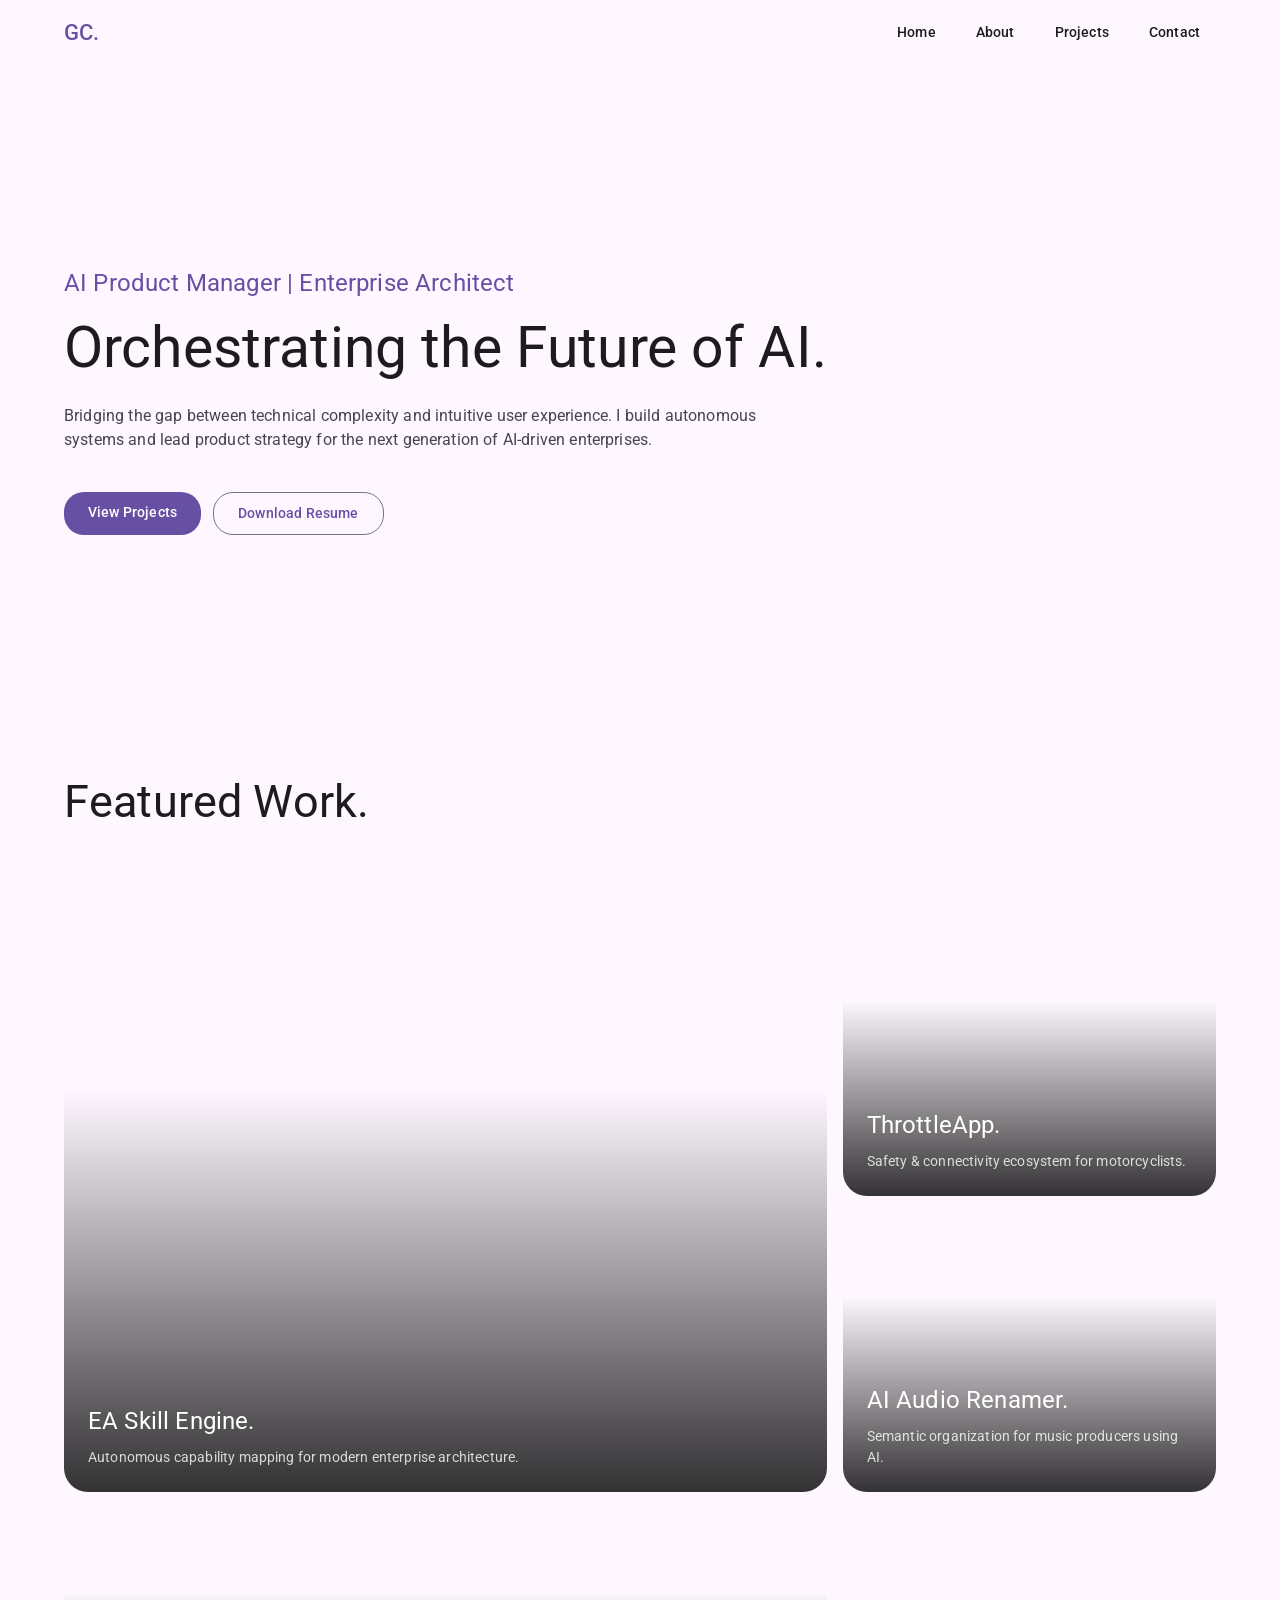
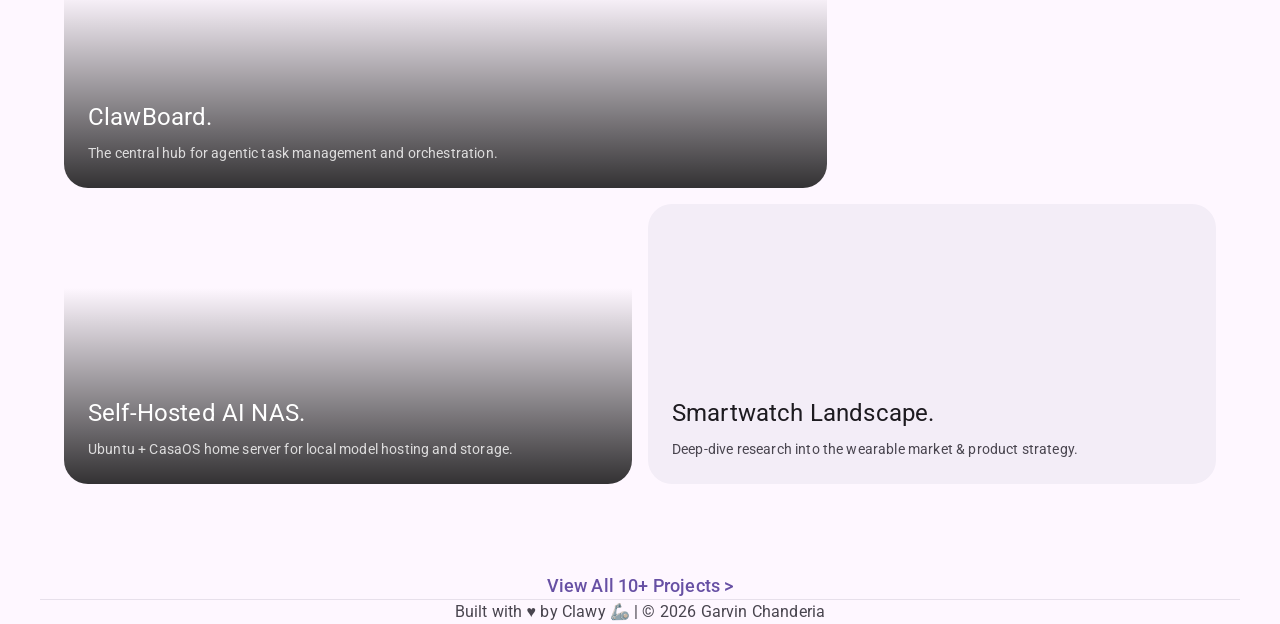
==== commit e6ee33fd: "Fix hero overlap and add mobile hamburger menu" ====
--- a/index.html
+++ b/index.html
@@ -11,7 +11,12 @@
     <nav>
         <div class="container">
             <a href="index.html" class="logo">GC.</a>
-            <div class="nav-links">
+            <div class="menu-toggle" id="mobile-menu">
+                <span></span>
+                <span></span>
+                <span></span>
+            </div>
+            <div class="nav-links" id="nav-links">
                 <a href="index.html">Home</a>
                 <a href="about.html">About</a>
                 <a href="projects.html">Projects</a>
@@ -41,27 +46,37 @@
             </a>
 
             <!-- ThrottleApp -->
-            <a href="projects/throttle-app.html" class="bento-item span-4">
+            <a href="projects/throttle-app.html" class="bento-item span-4 bg-throttle">
+                <div class="bg-overlay"></div>
                 <h3>ThrottleApp.</h3>
                 <p>Safety & connectivity ecosystem for motorcyclists.</p>
             </a>
 
             <!-- AI Audio Renamer -->
-            <a href="projects/ai-audio-renamer.html" class="bento-item span-4">
+            <a href="projects/ai-audio-renamer.html" class="bento-item span-4 bg-audio">
+                <div class="bg-overlay"></div>
                 <h3>AI Audio Renamer.</h3>
                 <p>Semantic organization for music producers using AI.</p>
+            </a>
+
+            <!-- ClawBoard -->
+            <a href="projects/clawboard.html" class="bento-item span-8 bg-clawboard">
+                <div class="bg-overlay"></div>
+                <h3>ClawBoard.</h3>
+                <p>The central hub for agentic task management and orchestration.</p>
+            </a>
+
+            <!-- NAS Setup -->
+            <a href="projects/nas-ubuntu-casaos.html" class="bento-item span-6 bg-nas">
+                <div class="bg-overlay"></div>
+                <h3>Self-Hosted AI NAS.</h3>
+                <p>Ubuntu + CasaOS home server for local model hosting and storage.</p>
             </a>
 
             <!-- Smartwatch Landscape -->
             <a href="projects/smartwatch-landscape.html" class="bento-item span-6">
                 <h3>Smartwatch Landscape.</h3>
                 <p>Deep-dive research into the wearable market & product strategy.</p>
-            </a>
-
-            <!-- PM Outreach -->
-            <a href="projects/pm-outreach.html" class="bento-item span-6">
-                <h3>PM Outreach.</h3>
-                <p>Automated networking engine for Product Management transition.</p>
             </a>
         </div>
         <div style="text-align: center; margin-top: 40px;">
@@ -72,5 +87,14 @@
     <footer class="container">
         <p>Built with <span class="accent-pink">♥</span> by Clawy 🦾 | © 2026 Garvin Chanderia</p>
     </footer>
+
+    <script>
+        const menuToggle = document.getElementById('mobile-menu');
+        const navLinks = document.getElementById('nav-links');
+
+        menuToggle.addEventListener('click', () => {
+            navLinks.classList.toggle('active');
+        });
+    </script>
 </body>
 </html>
--- a/css/style.css
+++ b/css/style.css
@@ -86,12 +86,17 @@
     font-size: 22px;
 }
 
+.nav-links {
+    display: flex;
+    align-items: center;
+}
+
 .nav-links a {
     color: var(--text-color);
     text-decoration: none;
     font-size: 14px;
     font-weight: 500;
-    margin-left: 24px;
+    margin-left: 8px;
     padding: 10px 16px;
     border-radius: 20px;
     transition: background-color 0.2s;
@@ -99,6 +104,24 @@
 
 .nav-links a:hover {
     background-color: var(--md-sys-color-secondary-container);
+}
+
+/* Hamburger Menu (Mobile Only) */
+.menu-toggle {
+    display: none;
+    flex-direction: column;
+    gap: 4px;
+    cursor: pointer;
+    padding: 10px;
+}
+
+.menu-toggle span {
+    display: block;
+    width: 24px;
+    height: 2px;
+    background-color: var(--text-color);
+    border-radius: 2px;
+    transition: 0.3s;
 }
 
 /* Hero Section - Material-inspired */
@@ -109,13 +132,14 @@
     justify-content: center;
     align-items: flex-start;
     text-align: left;
-    padding-top: 64px;
+    padding-top: 80px; /* Increased to avoid overlap with nav */
+    margin-bottom: 48px;
 }
 
 .hero h1 {
     font-size: 57px; /* Display Large */
     font-weight: 400;
-    line-height: 64px;
+    line-height: 1.1;
     margin-bottom: 24px;
 }
 
@@ -133,6 +157,12 @@
 }
 
 /* Material Filled/Outlined Button Styles */
+.cta-links {
+    display: flex;
+    flex-wrap: wrap;
+    gap: 12px;
+}
+
 .cta-links a {
     display: inline-block;
     padding: 10px 24px;
@@ -140,7 +170,6 @@
     text-decoration: none;
     font-size: 14px;
     font-weight: 500;
-    margin-right: 12px;
 }
 
 .btn-filled {
@@ -153,7 +182,7 @@
     color: var(--md-sys-color-primary);
 }
 
-/* Bento Grid with Material Elevation */
+/* Bento Grid */
 .bento-grid {
     display: grid;
     grid-template-columns: repeat(12, 1fr);
@@ -164,7 +193,7 @@
 
 .bento-item {
     background: var(--card-bg);
-    border-radius: 24px; /* Material 3 Extra Large Shape */
+    border-radius: 24px;
     padding: 24px;
     position: relative;
     overflow: hidden;
@@ -181,8 +210,8 @@
     transform: translateY(-2px);
 }
 
-.bento-item h3 { font-size: 24px; font-weight: 400; margin-bottom: 8px; }
-.bento-item p { font-size: 14px; color: var(--secondary-text); }
+.bento-item h3 { font-size: 24px; font-weight: 400; margin-bottom: 8px; position: relative; z-index: 2; }
+.bento-item p { font-size: 14px; color: var(--secondary-text); position: relative; z-index: 2; }
 
 .span-12 { grid-column: span 12; }
 .span-6 { grid-column: span 6; }
@@ -190,23 +219,23 @@
 .span-8 { grid-column: span 8; }
 .row-2 { grid-row: span 2; }
 
-/* Background Overlays for Projects */
 .bg-overlay {
     position: absolute;
     top: 0; left: 0; width: 100%; height: 100%;
-    background: linear-gradient(180deg, rgba(0,0,0,0) 40%, rgba(0,0,0,0.7) 100%);
+    background: linear-gradient(180deg, rgba(0,0,0,0) 30%, rgba(0,0,0,0.8) 100%);
     z-index: 1;
 }
-.bento-item h3, .bento-item p { position: relative; z-index: 2; }
-
-.bg-ea {
-    background: url('../Photos%20for%20portfolio%20website/iPhone%2017%20-%201.png') center/cover;
-    color: white !important;
-}
-.bg-ea p { color: rgba(255,255,255,0.8) !important; }
+
+.bg-ea { background: url('../Photos%20for%20portfolio%20website/EA1.png') center/cover; color: white !important; }
+.bg-throttle { background: url('../Photos%20for%20portfolio%20website/Throttleapp/hero%20phone%20screen.png') center/cover; color: white !important; }
+.bg-audio { background: url('../Photos%20for%20portfolio%20website/Audiorenamer.jpg') center/cover; color: white !important; }
+.bg-nas { background: url('../Photos%20for%20portfolio%20website/NAS.jpg') center/cover; color: white !important; }
+.bg-clawboard { background: url('../Photos%20for%20portfolio%20website/ClawBoard.png') center/cover; color: white !important; }
+
+.bg-ea p, .bg-throttle p, .bg-audio p, .bg-nas p, .bg-clawboard p { color: rgba(255,255,255,0.8) !important; }
 
 h2 {
-    font-size: 45px; /* Display Small */
+    font-size: 45px;
     font-weight: 400;
     margin-bottom: 32px;
 }
@@ -218,8 +247,37 @@
     border-top: 1px solid var(--md-sys-color-surface-variant);
 }
 
-@media (max-width: 734px) {
-    .hero h1 { font-size: 45px; line-height: 52px; }
+/* Mobile Responsive */
+@media (max-width: 840px) {
+    .nav-links {
+        display: none;
+        position: absolute;
+        top: 64px;
+        left: 0;
+        width: 100%;
+        background: var(--bg-color);
+        flex-direction: column;
+        padding: 20px;
+        border-bottom: 1px solid var(--md-sys-color-surface-variant);
+        box-shadow: 0 4px 12px rgba(0,0,0,0.1);
+    }
+
+    .nav-links.active {
+        display: flex;
+    }
+
+    .nav-links a {
+        margin: 10px 0;
+        width: 100%;
+        text-align: center;
+    }
+
+    .menu-toggle {
+        display: flex;
+    }
+
+    .hero h1 { font-size: 45px; line-height: 1.1; }
+    .hero p.hero-tagline { font-size: 20px; }
     .bento-grid { grid-template-columns: 1fr; grid-auto-rows: auto; }
     .span-6, .span-4, .span-8, .span-12 { grid-column: span 1; }
     .bento-item { min-height: 240px; }
